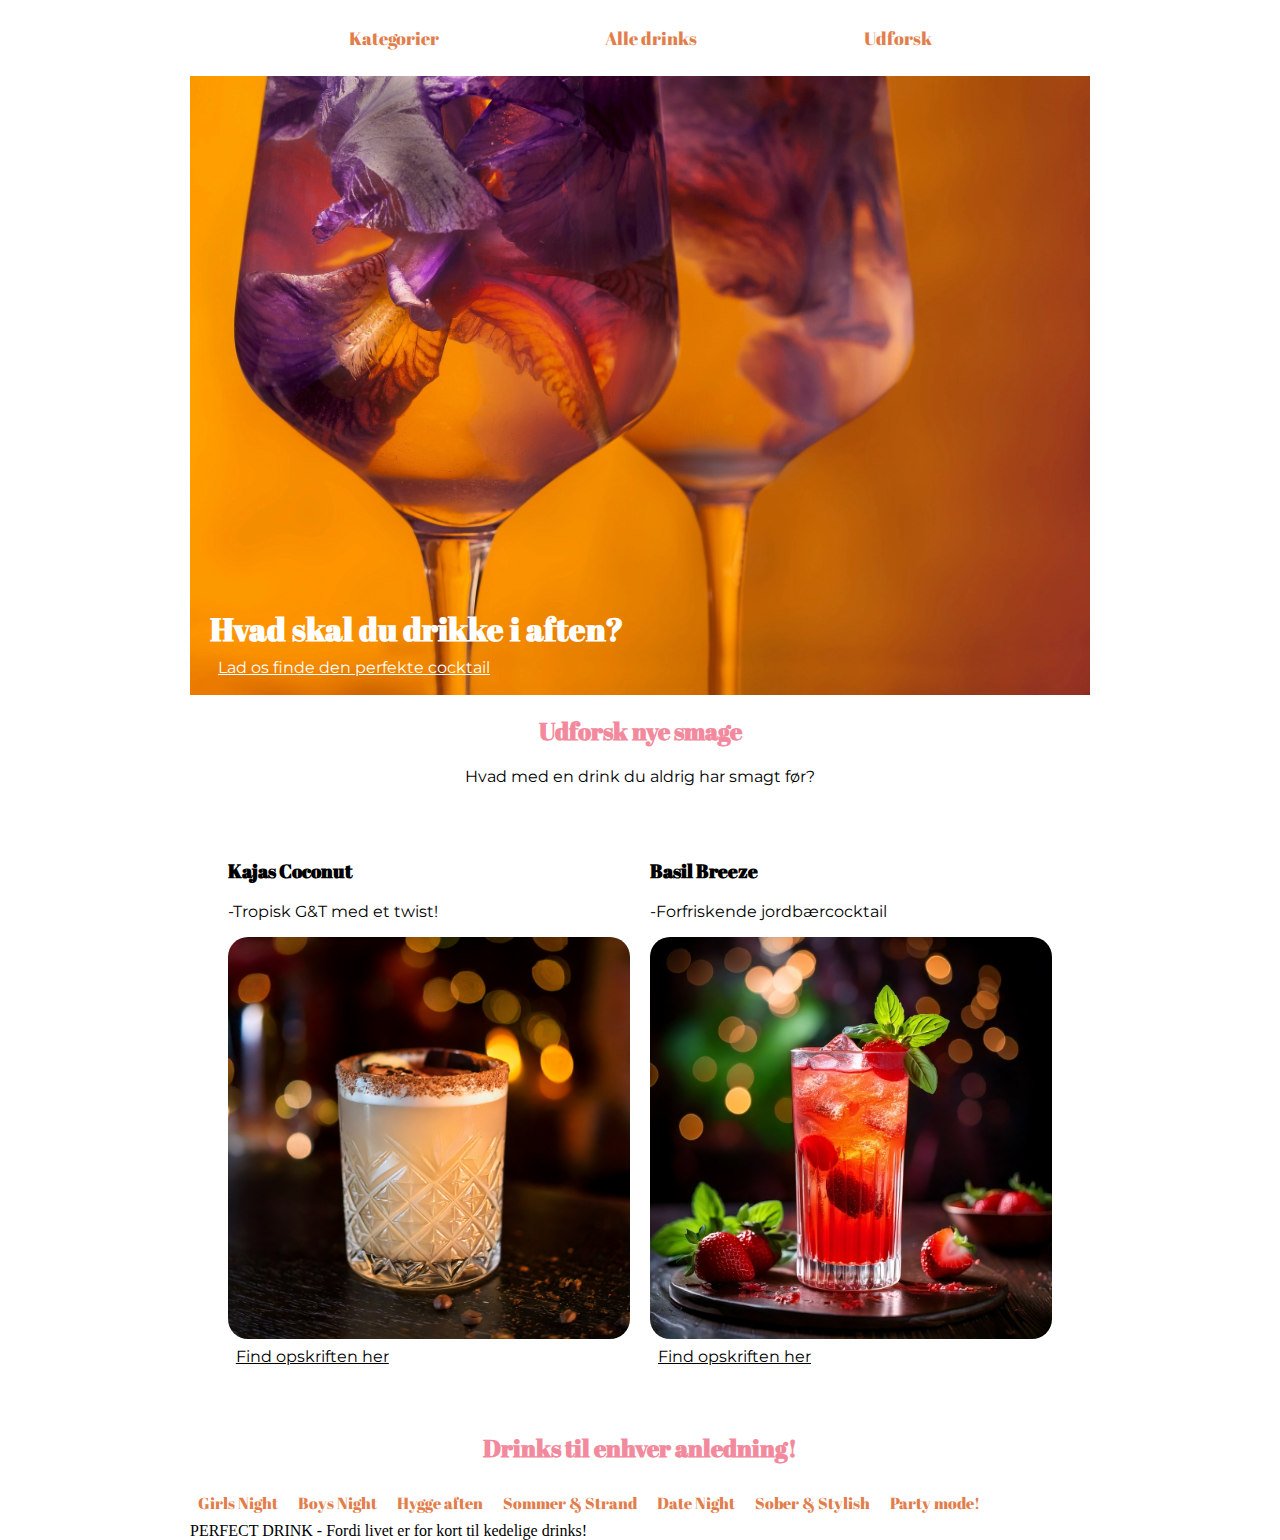
==== html/index.html @ f2792a37 "billeder border radius" ====
<!DOCTYPE html>
<html lang="da">
<head>
    <meta charset="UTF-8">
    <meta name="viewport" content="width=device-width, initial-scale=1.0">
    <title>Forside</title>
    <link rel="stylesheet" href="../css/cocktail.css">
    <link rel="stylesheet" href="../css/layout.css">
</head>
<body>
    <header>
        <nav>
            <ul class="menu">
                <a href="#anledning"> Kategorier </a>
                <a href=""> Alle drinks </a>
                <a href="udforsk.html"> Udforsk </a>
            </ul>
        </nav>
    </header>
    <main>
        <section>
            <img src="../images/blomst drink.webp" alt="blomst">
            <div class="text-container">
            <h1>Hvad skal du drikke i aften?</h1>
            <a class="quiz" href=""> Lad os finde den perfekte cocktail </a>
            </div>
        </section>
        
        <div class="smage">
        <h2>Udforsk nye smage</h2>
        <p>Hvad med en drink du aldrig har smagt før?</p>
        </div>

        <section class="grid_1-1">
            <div>
                <h3>Kajas Coconut</h3>
                <p> -Tropisk G&T med et twist!</p>
                <img class="drinks" src="../images/Kajas coconut.jpg" alt="coconut">
                <a class="opskrift" href="kajascoconut.html"> Find opskriften her </a>
            </div>
            <div>
                <h3>Basil Breeze</h3>
                <p> -Forfriskende jordbærcocktail</p>
                <img class="drinks" src="../images/basil breeze.jpg" alt="Basil">
                <a class="opskrift" href=""> Find opskriften her </a>
            </div>
        </section>
        <div>
            <h2 class="anledning" id="anledning">Drinks til enhver anledning!</h2>
        </div>
        <div class="button-container">
            <a href="girlsnight.html" class="button"> Girls Night </a>
            <a href="girlsnight.html" class="button"> Boys Night </a>
            <a href="girlsnight.html" class="button"> Hygge aften </a>
            <a href="girlsnight.html" class="button"> Sommer & Strand </a>
            <a href="girlsnight.html" class="button"> Date Night </a>
            <a href="girlsnight.html" class="button"> Sober & Stylish </a>
            <a href="girlsnight.html" class="button"> Party mode!</a>
        </div>
    </main>
    <footer>PERFECT DRINK - Fordi livet er for kort til kedelige drinks!</footer>
</body>
</html>
---- css/cocktail.css ----
body {
    max-width: 900px;
    margin-top: 0;
    margin-right: auto;
    margin-bottom: 0;
    margin-left: auto;
}

@font-face {
    font-family: Montserrat;
    src: url(../fonts/Montserrat/Montserrat-VariableFont_wght.ttf);
}
@font-face {
    font-family: Abril;
    src: url(../fonts/Abril_Fatface/AbrilFatface-Regular.ttf);
}
@font-face {
    font-family: Josefin;
    src: url(../fonts/Josefin_Sans/JosefinSans-VariableFont_wght.ttf);
} 

/* Menu */
.menu {
    display: flex;
    justify-content: space-evenly;padding: 1em;
    list-style: none;
    padding: 0;
    display: flex;
    border-radius: 0.5rem;
    font-size: large;
}

a {
    display: inline-block;
    color: rgb(226,126,75);
    text-decoration: none;
    padding: 0.5rem;
    font-family: Abril;
    justify-content: space-between;
    border-radius: 0.5rem;
}

a:hover {
    color: beige;
    background-color: rgb(226,126,75);
    box-shadow: 5px 5px 5px gray;
}

a:active {
    color: bisque;
    background-color: rgb(226,126,75);
    box-shadow: 5px 5px 5px gray;
}

/* Tekst */
h1 {
    font-family: Abril;
    color: white;
}
h2, h4 {
    font-family: Abril;
    color: rgb(242, 137, 156);
}
h3 {
    font-family: Abril;
    color: black;
}

p, li {
    font-family: montserrat;
}

/* Knapper/links */
.quiz {
    font-family: montserrat;
    text-decoration: underline;
    color: white;
    font-size: medium;
}
.quiz:hover {
    background-color: rgb(226,126,75);
    text-decoration: underline;
}
.smage, .anledning {
    text-align: center;
} 
.opskrift {
    font-family: montserrat;
    text-decoration: underline;
    color: black;
}

/* TEKST FORAN BILLEDE */
section {
    display: grid;
    position: relative;
}

img, h1, .quiz, .text-container {
    grid-column: 1 / 2;
    grid-row: 1 / 2;
}

img {
    max-width: 100%;
    height: auto;
    display: block;
    place-self: stretch;
    object-fit: cover;
    z-index: 1; /* Image stays behind */
}

.text-container {
    align-self: end; 
    justify-self: start; 
    padding: 10px 20px;
    color: white;
    z-index: 2; /* Ensure text is in front */
    padding-right: 5cm;
}

h1, .quiz {
    margin: 0;
}

h1 {
    font-size: xx-large;
}

/* billeder */
.drinks {
    border-radius: 20px;
}

/* Udforsk */
.boks {
    display: inline-block;
    background-color: rgba(244, 167, 125, 0.700);
    border-radius: 30px;
    margin-top: 1cm;
    padding-inline: 0.3cm;
}
.tropisk {
    font-style: italic;
    display: inline-block;
    background-color: rgb(226,126,75, 0.700);
    border-radius: 20px;
    padding: 0.5cm;
}
.link {
    font-family: montserrat;
    text-decoration: underline;
    color: black;
}
.guava {
    border-radius: 50px;
}
---- css/layout.css ----
/* Mobile first */
.grid_1-1 {
    display: grid;
    grid-template-columns: 1fr;
    gap: 20px;
    text-align: left;
}

img.col {
    max-width: 100%;
    height: auto;
    display: block;
    justify-self: center;
}

/* Desktop */
@media (min-width: 900px) {
    
    .grid_1-1 {
        display: grid;
        grid-template-columns: 1fr 1fr;
        align-self: center;
        padding: 1cm;
    }

    img.col {
        justify-self: end;
    }

}
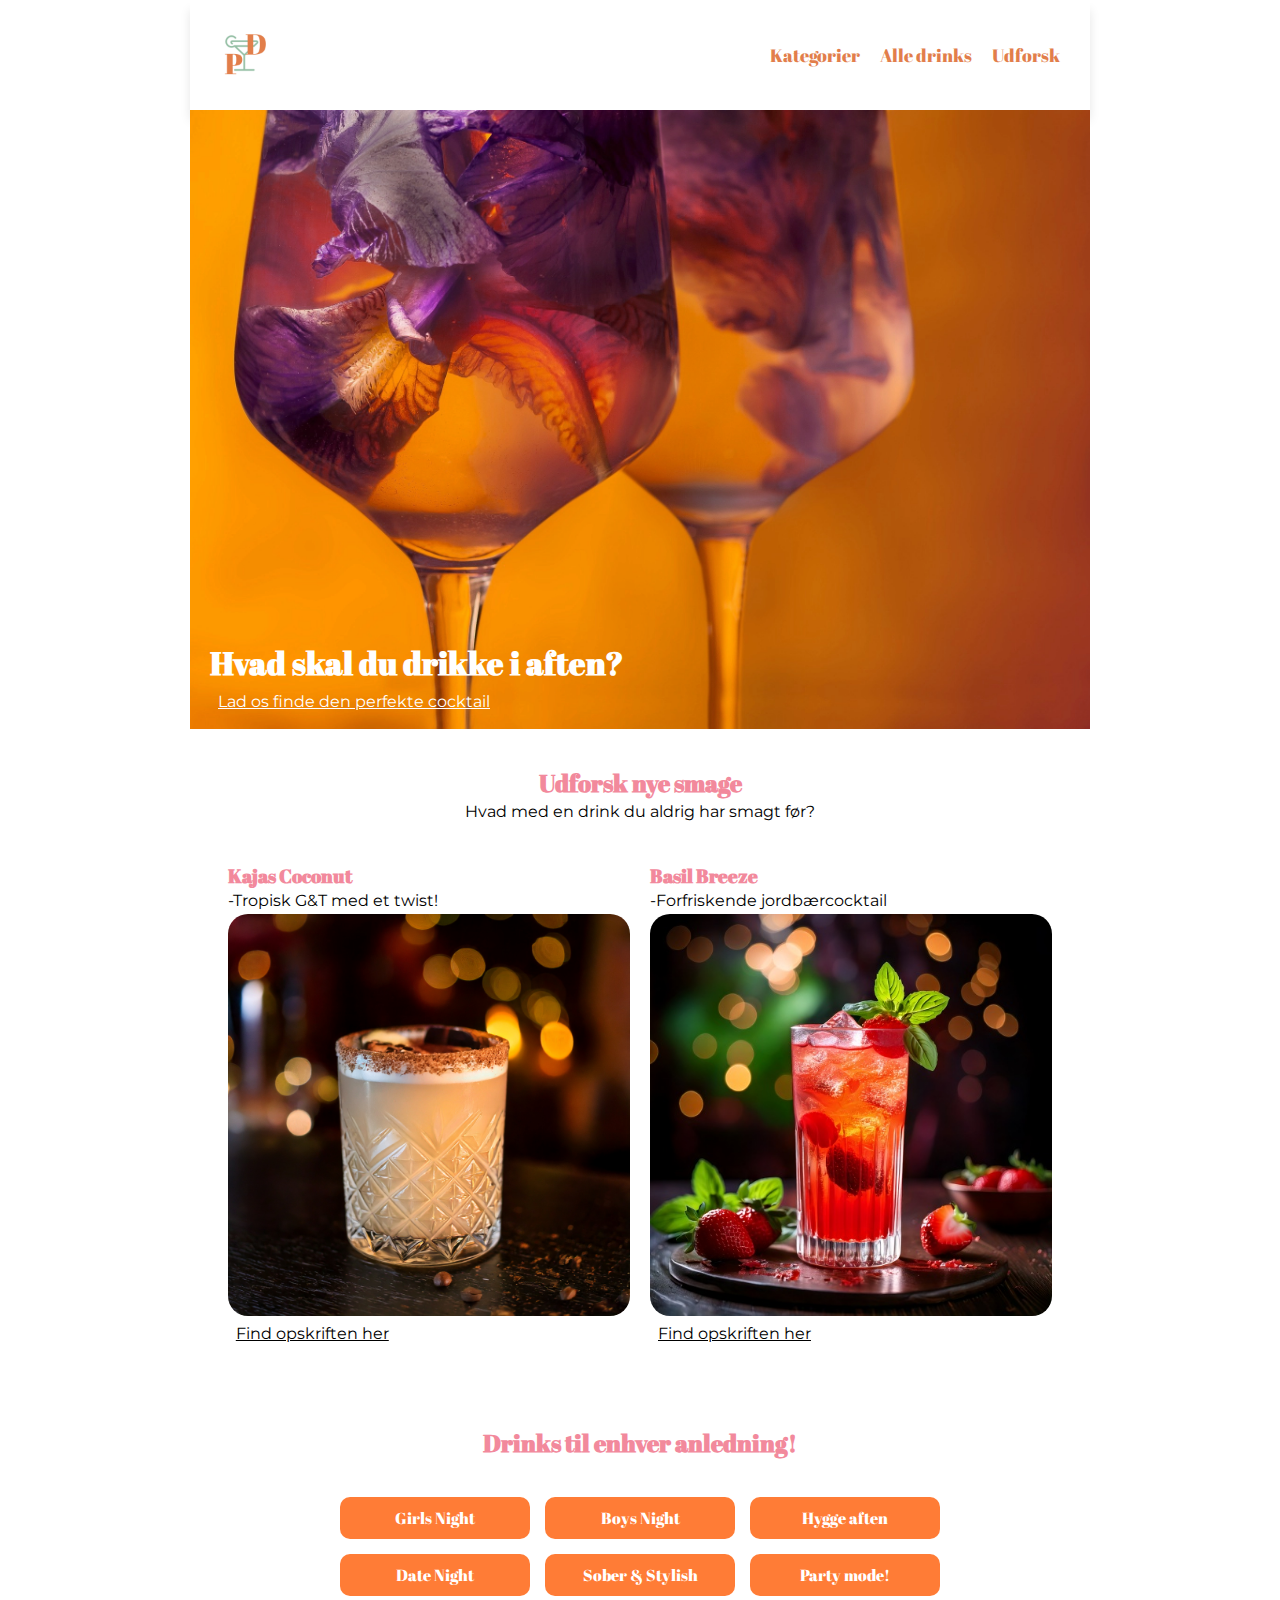
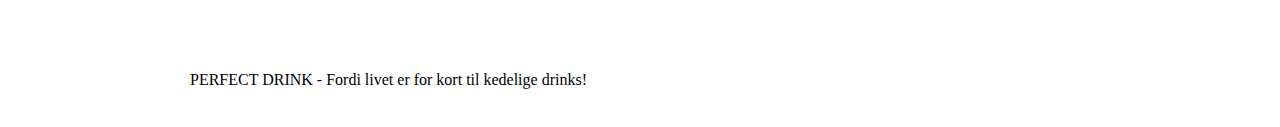
==== commit df056fad: "alt muligt" ====
--- a/html/index.html
+++ b/html/index.html
@@ -4,11 +4,19 @@
     <meta charset="UTF-8">
     <meta name="viewport" content="width=device-width, initial-scale=1.0">
     <title>Forside</title>
-    <link rel="stylesheet" href="../css/cocktail.css">
+    <link rel="stylesheet" href="../css/style.css ">
     <link rel="stylesheet" href="../css/layout.css">
+    <link rel="icon" type="image/png" href="../images/favicon-2/favicon-96x96.png" sizes="96x96" />
+    <link rel="icon" type="image/svg+xml" href="../images/favicon-2/favicon.svg" />
+    <link rel="shortcut icon" href="../images/favicon-2/favicon.ico" />
+    <link rel="apple-touch-icon" sizes="180x180" href="../images/favicon-2/apple-touch-icon.png" />
+    <link rel="manifest" href="../images/favicon-2/site.webmanifest" />
 </head>
 <body>
     <header>
+        <div class="logo">
+            <a href="index.html"> <img src="../images/Logo.png" alt="logo"></a>
+        </div>
         <nav>
             <ul class="menu">
                 <a href="#anledning"> Kategorier </a>
@@ -48,15 +56,14 @@
         <div>
             <h2 class="anledning" id="anledning">Drinks til enhver anledning!</h2>
         </div>
-        <div class="button-container">
-            <a href="girlsnight.html" class="button"> Girls Night </a>
-            <a href="girlsnight.html" class="button"> Boys Night </a>
-            <a href="girlsnight.html" class="button"> Hygge aften </a>
-            <a href="girlsnight.html" class="button"> Sommer & Strand </a>
-            <a href="girlsnight.html" class="button"> Date Night </a>
-            <a href="girlsnight.html" class="button"> Sober & Stylish </a>
-            <a href="girlsnight.html" class="button"> Party mode!</a>
-        </div>
+        <section class="button-grid">
+            <a href="girlsnight.html" class="btn"> Girls Night </a>
+            <a href="girlsnight.html" class="btn"> Boys Night </a>
+            <a href="girlsnight.html" class="btn"> Hygge aften </a>
+            <a href="girlsnight.html" class="btn"> Date Night </a>
+            <a href="girlsnight.html" class="btn"> Sober & Stylish </a>
+            <a href="girlsnight.html" class="btn"> Party mode!</a>
+        </section>
     </main>
     <footer>PERFECT DRINK - Fordi livet er for kort til kedelige drinks!</footer>
 </body>
--- a/css/style.css
+++ b/css/style.css
@@ -0,0 +1,340 @@
+body {
+    max-width: 900px;
+    margin-top: 0;
+    margin-right: auto;
+    margin-bottom: 0;
+    margin-left: auto;
+}
+
+@font-face {
+    font-family: Montserrat;
+    src: url(../fonts/Montserrat/Montserrat-VariableFont_wght.ttf);
+}
+@font-face {
+    font-family: Abril;
+    src: url(../fonts/Abril_Fatface/AbrilFatface-Regular.ttf);
+}
+@font-face {
+    font-family: Josefin;
+    src: url(../fonts/Josefin_Sans/JosefinSans-VariableFont_wght.ttf);
+} 
+
+/* Menu */
+.menu {
+    display: flex;
+    justify-content: space-evenly;padding: 1em;
+    list-style: none;
+    padding: 0;
+    display: flex;
+    border-radius: 0.5rem;
+    font-size: large;
+}
+
+a {
+    display: inline-block;
+    color: rgb(226,126,75);
+    text-decoration: none;
+    padding: 0.5rem;
+    font-family: Abril;
+    justify-content: space-between;
+    border-radius: 0.5rem;
+}
+
+a:hover {
+    color: beige;
+    background-color: rgb(226,126,75);
+    box-shadow: 5px 5px 5px gray;
+}
+
+a:active {
+    color: bisque;
+    background-color: rgb(226,126,75);
+    box-shadow: 5px 5px 5px gray;
+}
+
+/* Tekst */
+h1 {
+    font-family: Abril;
+    color: white;
+}
+h2, h4, h3 {
+    font-family: Abril;
+    color: rgb(242, 137, 156);
+}
+.bruger {
+    font-family: Abril;
+    color: black;
+}
+
+p, li {
+    font-family: montserrat;
+    line-height: 0.7cm;
+}
+
+/* Knapper/links */
+.quiz {
+    font-family: montserrat;
+    text-decoration: underline;
+    color: white;
+    font-size: medium;
+}
+.quiz:hover {
+    color: white;
+    background-color: transparent;
+    text-decoration: underline;
+    box-shadow: none;
+    text-shadow: 5px 5px 5px black;
+    font-style: oblique;
+}
+.smage, .anledning {
+    text-align: center;
+    padding-top: 1cm;
+} 
+.opskrift {
+    font-family: montserrat;
+    text-decoration: underline;
+    color: black;
+}
+.opskrift:hover {
+    color: black;
+    background-color: transparent;
+    box-shadow: none;
+    text-shadow: 5px 5px 5px rgb(226,126,75);
+    font-style: oblique;
+}
+
+/* TEKST FORAN BILLEDE */
+section {
+    display: grid;
+    position: relative;
+}
+
+img, h1, .quiz, .text-container {
+    grid-column: 1 / 2;
+    grid-row: 1 / 2;
+}
+
+img {
+    max-width: 100%;
+    height: auto;
+    display: block;
+    place-self: stretch;
+    object-fit: cover;
+    z-index: 1; /* Image stays behind */
+}
+
+.text-container {
+    align-self: end; 
+    justify-self: start; 
+    padding: 10px 20px;
+    color: white;
+    z-index: 2; /* Ensure text is in front */
+    padding-right: 5cm;
+}
+
+h1, .quiz {
+    margin: 0;
+}
+
+h1 {
+    font-size: xx-large;
+}
+
+/* knapper */
+.button-grid {
+    display: grid;
+    grid-template-columns: repeat(3, 1fr); 
+    gap: 15px;
+    justify-content: center; 
+    max-width: 600px;
+    margin: auto;
+    padding-top: 1cm;
+    padding-bottom: 1cm;
+}
+
+/* Styling af knapper */
+.btn {
+    display: block;
+    padding: 10px 15px;
+    background-color: #FF7C36;
+    color: white;
+    text-align: center;
+    text-decoration: none;
+    border-radius: 10px;
+}
+
+/* Hover-effekt */
+.btn:hover {
+    background-color: #FF7C36;
+    box-shadow: 5px 5px 5px grey;
+    font-style: oblique;
+}
+
+/* 📱 Mobil: 2 knapper pr. række */
+@media (max-width: 600px) {
+    .button-grid {
+        grid-template-columns: repeat(2, 1fr);
+    }
+}
+
+/* billeder */
+.drinks {
+    border-radius: 20px;
+}
+
+/* Udforsk */
+.boks {
+    display: inline-block;
+    background-color: rgba(244, 167, 125, 0.700);
+    border-radius: 30px;
+    margin: 1cm;
+    padding-inline: 0.3cm;
+}
+.tropisk {
+    font-style: italic;
+    display: inline-block;
+    background-color: rgb(226,126,75, 0.700);
+    border-radius: 20px;
+    padding: 0.5cm;
+}
+.link {
+    font-family: montserrat;
+    text-decoration: underline;
+    color: black;
+}
+.guava {
+    border-radius: 50px;
+    border: 5px solid white;
+}
+.col {
+    padding-left: 1cm;
+}
+/* Kajas coconut */
+.tekst2 {
+    padding-left: 2cm;
+    padding-bottom: 2cm;
+}
+.ingredienser {
+    padding-left: 1cm;
+}
+
+/* MENU */
+* {
+    margin: 0;
+    padding: 0;
+    box-sizing: border-box;
+  }
+  
+  header {
+    position:static;
+    top: 0;
+    display: flex;
+    justify-content: space-between;
+    align-items: center;
+    padding: 20px;
+    background-color: #ffffff;
+    box-shadow: 0 10px 10px rgba(0, 0, 0, 0.1);
+  }
+  
+  .logo img {
+    width: 50px;
+    height: 50px;
+  }
+  
+  nav {
+    display: flex;
+    align-items: center;
+  }
+  
+  .menu {
+    display: flex;
+    list-style: none;
+    margin: 0;
+    padding: 0;
+  }
+  
+  .menu li {
+    margin-right: 20px;
+  }
+  
+  .menu li:last-child {
+    margin-right: 0;
+  }
+  
+  .menu a {
+    display: block;
+    padding: 10px;
+    color: rgb(226,126,75);
+    text-decoration: none;
+    transition: color 0.3s;
+    text-align: end;
+  }
+  
+  .menu a:hover {
+    color: white;
+  }
+  
+  .burger {
+    width: 30px;
+    height: 20px;
+    cursor: pointer;
+  }
+  
+  .burger .line {
+    width: 100%;
+    height: 2px;
+    background-color: #333333;
+    margin-bottom: 5px;
+    transition: 0.2s linear;
+  }
+  .burger {
+    display: none;
+  }
+  @media screen and (max-width: 800px) {
+    .menu {
+      display: none;
+    }
+    .burger {
+      display: block;
+    }
+    .burger.active .line:nth-child(1) {
+      transform: rotate(45deg) translate(5px, 5px);
+      transition: 0.2s linear;
+    }
+  
+    .burger.active .line:nth-child(2) {
+      opacity: 0;
+      transition: 0.15s linear;
+    }
+  
+    .burger.active .line:nth-child(3) {
+      transform: rotate(-45deg) translate(5px, -5px);
+      transition: 0.2s linear;
+    }
+  
+    nav.active .menu {
+      display: block;
+      background-color: #ffffff;
+      position: absolute;
+      top: 94px;
+      left: 0;
+      width: 100%;
+      box-shadow: 0 10px 10px rgba(0, 0, 0, 0.1);
+      z-index: 1;
+    }
+  
+    nav.active .menu li {
+      margin: 10px 20px;
+    }
+  
+    nav.active .menu a {
+      font-size: 24px;
+    }
+  }
+  
+/* Footer */
+footer {
+    margin: auto;
+    padding-bottom: 1cm;
+    padding-top: 1cm;
+}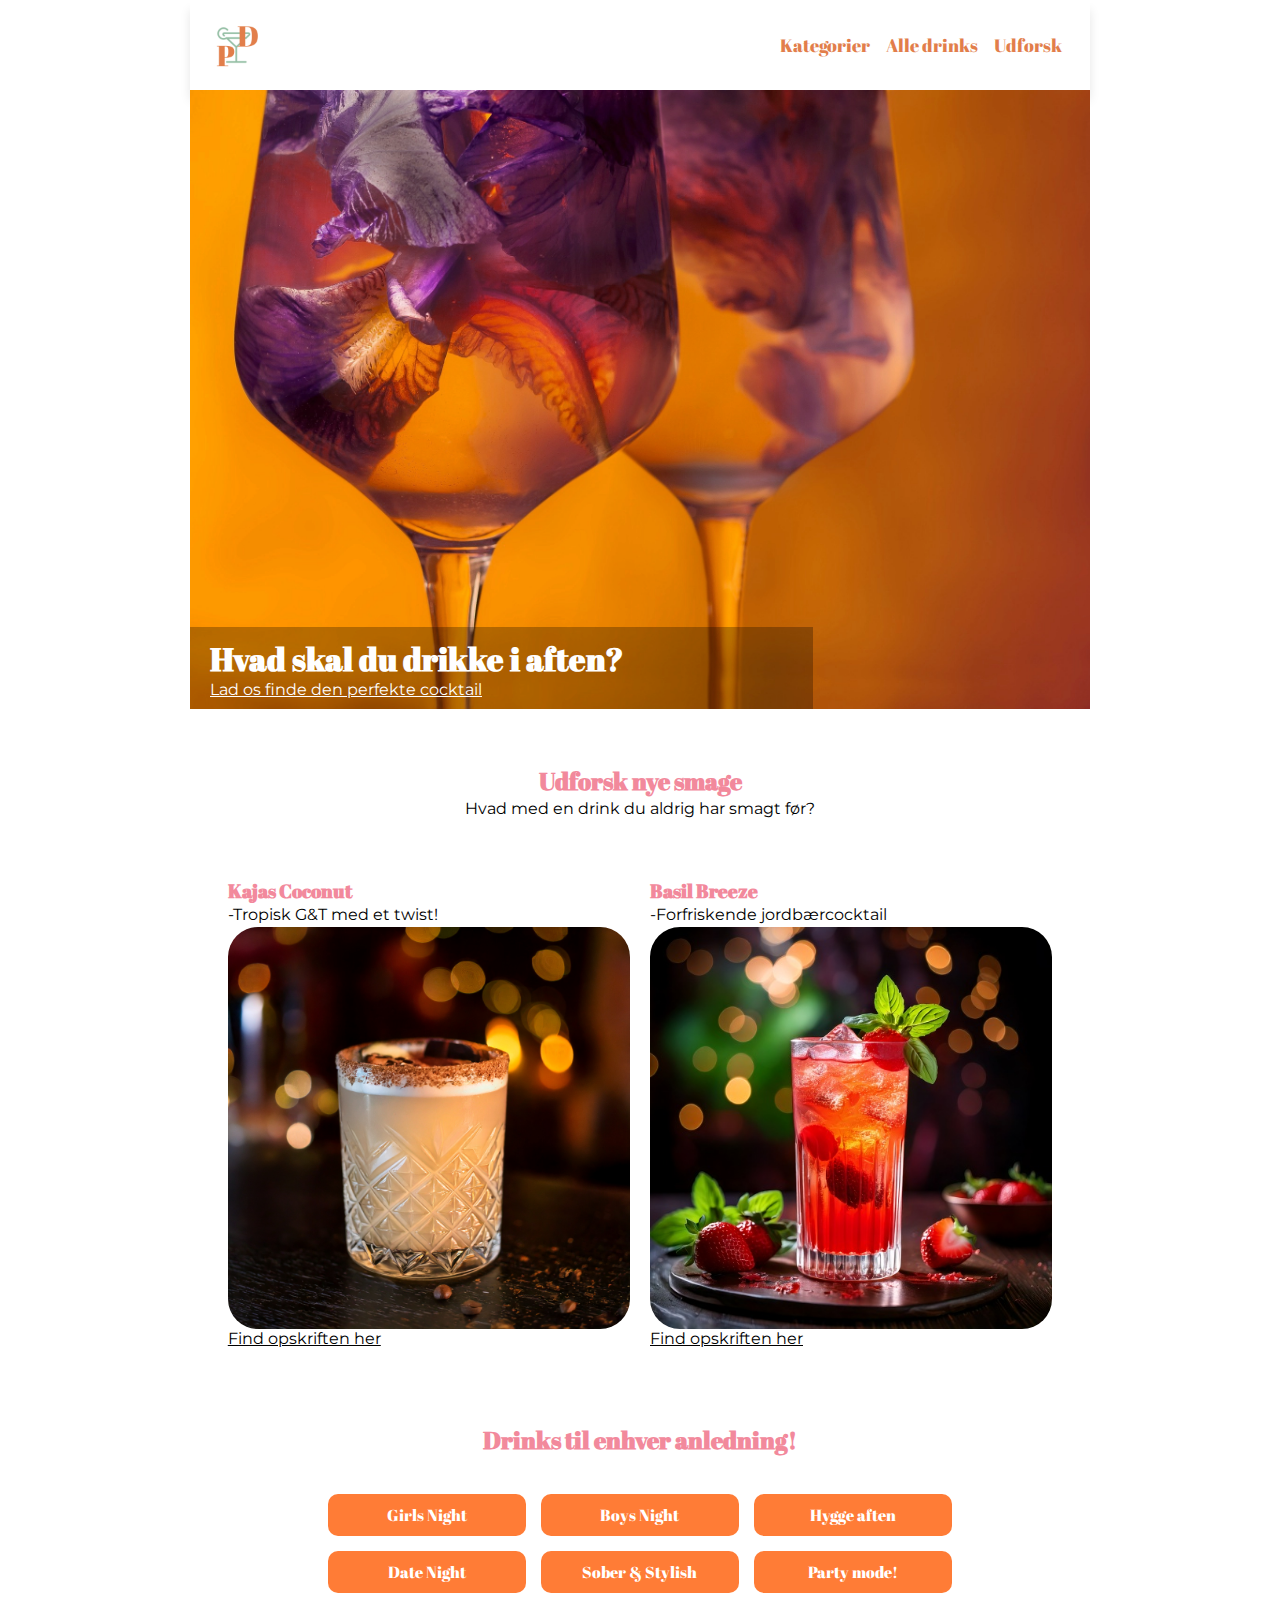
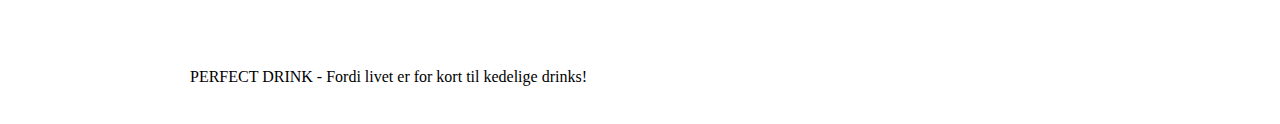
==== commit 1121d4d8: "css cleanup" ====
--- a/html/index.html
+++ b/html/index.html
@@ -30,7 +30,7 @@
             <img src="../images/blomst drink.webp" alt="blomst">
             <div class="text-container">
             <h1>Hvad skal du drikke i aften?</h1>
-            <a class="quiz" href=""> Lad os finde den perfekte cocktail </a>
+            <a class="quiz" href="quiz.html"> Lad os finde den perfekte cocktail </a>
             </div>
         </section>
         
@@ -50,7 +50,7 @@
                 <h3>Basil Breeze</h3>
                 <p> -Forfriskende jordbærcocktail</p>
                 <img class="drinks" src="../images/basil breeze.jpg" alt="Basil">
-                <a class="opskrift" href=""> Find opskriften her </a>
+                <a class="opskrift" href="basilbreeze.html"> Find opskriften her </a>
             </div>
         </section>
         <div>
--- a/css/style.css
+++ b/css/style.css
@@ -5,7 +5,7 @@
     margin-bottom: 0;
     margin-left: auto;
 }
-
+/* Fonts */
 @font-face {
     font-family: Montserrat;
     src: url(../fonts/Montserrat/Montserrat-VariableFont_wght.ttf);
@@ -30,7 +30,7 @@
     font-size: large;
 }
 
-a {
+.menu a {
     display: inline-block;
     color: rgb(226,126,75);
     text-decoration: none;
@@ -40,35 +40,28 @@
     border-radius: 0.5rem;
 }
 
-a:hover {
+a:hover, a:active {
     color: beige;
     background-color: rgb(226,126,75);
     box-shadow: 5px 5px 5px gray;
 }
 
-a:active {
-    color: bisque;
-    background-color: rgb(226,126,75);
-    box-shadow: 5px 5px 5px gray;
-}
-
 /* Tekst */
+h1, h2, h3, h4 {
+    font-family: abril;
+}
 h1 {
-    font-family: Abril;
-    color: white;
-}
-h2, h4, h3 {
-    font-family: Abril;
+    color: white;
+    font-size: xx-large;
+    margin: 0;
+}
+h2, h3, h4 {
     color: rgb(242, 137, 156);
-}
-.bruger {
-    font-family: Abril;
-    color: black;
-}
-
+    padding-top: 0.5cm;
+}
 p, li {
     font-family: montserrat;
-    line-height: 0.7cm;
+    line-height: 1.5;
 }
 
 /* Knapper/links */
@@ -100,6 +93,21 @@
     background-color: transparent;
     box-shadow: none;
     text-shadow: 5px 5px 5px rgb(226,126,75);
+    font-style: oblique;
+}
+.btn {
+    font-family: abril;
+    display: block;
+    padding: 10px 15px;
+    background-color: #FF7C36;
+    color: white;
+    text-align: center;
+    text-decoration: none;
+    border-radius: 10px;
+}
+.btn:hover {
+    background-color: #FF7C36;
+    box-shadow: 5px 5px 5px grey;
     font-style: oblique;
 }
 
@@ -130,56 +138,12 @@
     color: white;
     z-index: 2; /* Ensure text is in front */
     padding-right: 5cm;
-}
-
-h1, .quiz {
-    margin: 0;
-}
-
-h1 {
-    font-size: xx-large;
-}
-
-/* knapper */
-.button-grid {
-    display: grid;
-    grid-template-columns: repeat(3, 1fr); 
-    gap: 15px;
-    justify-content: center; 
-    max-width: 600px;
-    margin: auto;
-    padding-top: 1cm;
-    padding-bottom: 1cm;
-}
-
-/* Styling af knapper */
-.btn {
-    display: block;
-    padding: 10px 15px;
-    background-color: #FF7C36;
-    color: white;
-    text-align: center;
-    text-decoration: none;
-    border-radius: 10px;
-}
-
-/* Hover-effekt */
-.btn:hover {
-    background-color: #FF7C36;
-    box-shadow: 5px 5px 5px grey;
-    font-style: oblique;
-}
-
-/* 📱 Mobil: 2 knapper pr. række */
-@media (max-width: 600px) {
-    .button-grid {
-        grid-template-columns: repeat(2, 1fr);
-    }
+    background-color: rgba(0, 0, 0, 0.275);
 }
 
 /* billeder */
 .drinks {
-    border-radius: 20px;
+    border-radius: 30px;
 }
 
 /* Udforsk */
@@ -190,6 +154,10 @@
     margin: 1cm;
     padding-inline: 0.3cm;
 }
+.bruger {
+    font-family: Abril;
+    color: black;
+}
 .tropisk {
     font-style: italic;
     display: inline-block;
@@ -209,13 +177,17 @@
 .col {
     padding-left: 1cm;
 }
-/* Kajas coconut */
+/* Kajas coconut, basil breeze */
 .tekst2 {
     padding-left: 2cm;
     padding-bottom: 2cm;
+    line-height: 2;
 }
 .ingredienser {
     padding-left: 1cm;
+}
+.ingredienser li {
+    line-height: 2.5;
 }
 
 /* MENU */
@@ -227,7 +199,6 @@
   
   header {
     position:static;
-    top: 0;
     display: flex;
     justify-content: space-between;
     align-items: center;
@@ -239,39 +210,6 @@
   .logo img {
     width: 50px;
     height: 50px;
-  }
-  
-  nav {
-    display: flex;
-    align-items: center;
-  }
-  
-  .menu {
-    display: flex;
-    list-style: none;
-    margin: 0;
-    padding: 0;
-  }
-  
-  .menu li {
-    margin-right: 20px;
-  }
-  
-  .menu li:last-child {
-    margin-right: 0;
-  }
-  
-  .menu a {
-    display: block;
-    padding: 10px;
-    color: rgb(226,126,75);
-    text-decoration: none;
-    transition: color 0.3s;
-    text-align: end;
-  }
-  
-  .menu a:hover {
-    color: white;
   }
   
   .burger {
@@ -301,17 +239,14 @@
       transform: rotate(45deg) translate(5px, 5px);
       transition: 0.2s linear;
     }
-  
     .burger.active .line:nth-child(2) {
       opacity: 0;
       transition: 0.15s linear;
     }
-  
     .burger.active .line:nth-child(3) {
       transform: rotate(-45deg) translate(5px, -5px);
       transition: 0.2s linear;
     }
-  
     nav.active .menu {
       display: block;
       background-color: #ffffff;
@@ -322,19 +257,47 @@
       box-shadow: 0 10px 10px rgba(0, 0, 0, 0.1);
       z-index: 1;
     }
-  
     nav.active .menu li {
       margin: 10px 20px;
     }
-  
     nav.active .menu a {
       font-size: 24px;
     }
   }
-  
+
+/* Quiz */
+.spørgsmål {
+    font-weight: bold; 
+    margin-top: 20px; 
+}
+
+ol[type="A"] {
+    margin-top: 5px;
+    padding-left: 30px; 
+}
+
+ol[type="A"] li {
+    margin-bottom: 5px;
+}
+.results p {
+    margin-bottom: 20px;
+    line-height: 1.5;
+}
+
+.results strong {
+    display: block;
+    margin-bottom: 5px;
+}
+
+.results a {
+    display: block;
+    margin-top: 5px;
+    color: rgb(242, 137, 156);
+    text-decoration: underline;
+}
+
 /* Footer */
 footer {
     margin: auto;
-    padding-bottom: 1cm;
-    padding-top: 1cm;
-}+    padding: 1cm 0;
+}
--- a/css/layout.css
+++ b/css/layout.css
@@ -4,6 +4,7 @@
     grid-template-columns: 1fr;
     gap: 20px;
     text-align: left;
+    padding: 1cm;
 }
 
 img.col {
@@ -12,6 +13,16 @@
     display: block;
     justify-self: center;
 }
+
+.button-grid {
+    grid-template-columns: repeat(2, 1fr);
+    gap: 15px;
+    justify-content: center; 
+    max-width: 700px;
+    margin: auto;
+    padding: 1cm;
+}
+
 
 /* Desktop */
 @media (min-width: 900px) {
@@ -27,4 +38,15 @@
         justify-self: end;
     }
 
+    .button-grid {
+        display: grid;
+        grid-template-columns: repeat(3, 1fr); 
+        gap: 15px;
+        justify-content: center; 
+        max-width: 700px;
+        margin: auto;
+        padding-top: 1cm;
+        padding-bottom: 1cm;
+    }
+
 }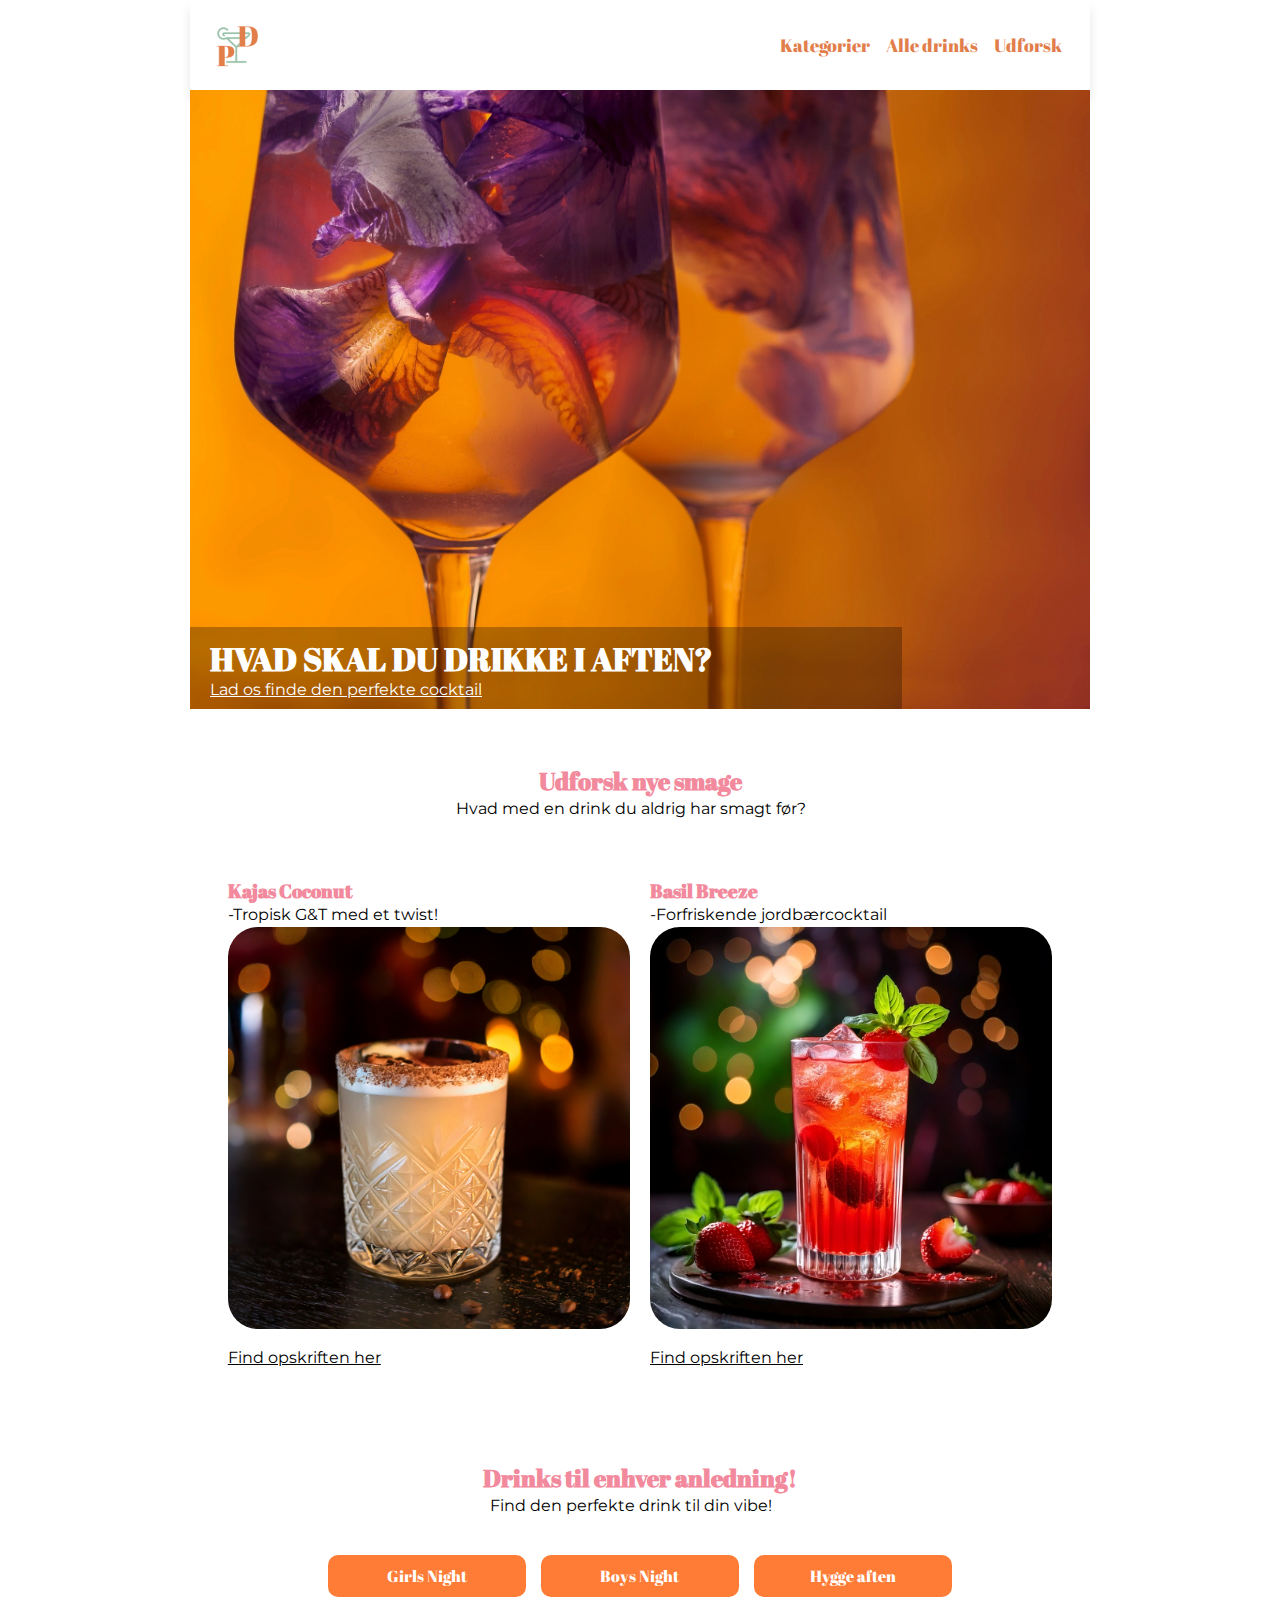
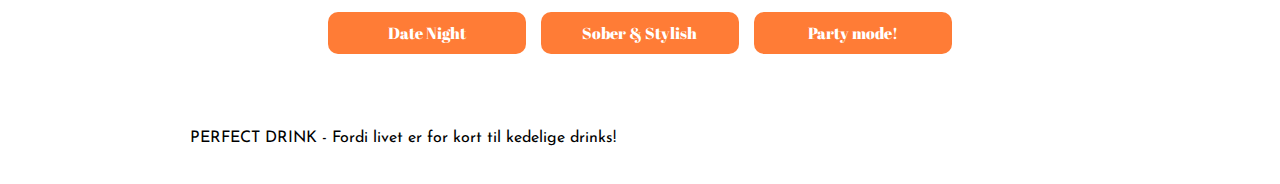
==== commit 69face4c: "done" ====
--- a/html/index.html
+++ b/html/index.html
@@ -53,8 +53,9 @@
                 <a class="opskrift" href="basilbreeze.html"> Find opskriften her </a>
             </div>
         </section>
-        <div>
-            <h2 class="anledning" id="anledning">Drinks til enhver anledning!</h2>
+        <div class="smage">
+            <h2 id="anledning">Drinks til enhver anledning!</h2>
+            <p>Find den perfekte drink til din vibe!</p>
         </div>
         <section class="button-grid">
             <a href="girlsnight.html" class="btn"> Girls Night </a>
--- a/css/style.css
+++ b/css/style.css
@@ -54,6 +54,7 @@
     color: white;
     font-size: xx-large;
     margin: 0;
+    text-transform: uppercase;
 }
 h2, h3, h4 {
     color: rgb(242, 137, 156);
@@ -62,6 +63,7 @@
 p, li {
     font-family: montserrat;
     line-height: 1.5;
+    padding-right: 0.5cm;
 }
 
 /* Knapper/links */
@@ -79,7 +81,7 @@
     text-shadow: 5px 5px 5px black;
     font-style: oblique;
 }
-.smage, .anledning {
+.smage {
     text-align: center;
     padding-top: 1cm;
 } 
@@ -87,6 +89,8 @@
     font-family: montserrat;
     text-decoration: underline;
     color: black;
+    display: block;
+    padding-top: 0.5cm;
 }
 .opskrift:hover {
     color: black;
@@ -228,10 +232,10 @@
   .burger {
     display: none;
   }
-  @media screen and (max-width: 800px) {
-    .menu {
+@media screen and (max-width: 800px) {
+    /* .menu {
       display: none;
-    }
+    } */
     .burger {
       display: block;
     }
@@ -263,7 +267,8 @@
     nav.active .menu a {
       font-size: 24px;
     }
-  }
+    
+}
 
 /* Quiz */
 .spørgsmål {
@@ -282,6 +287,7 @@
 .results p {
     margin-bottom: 20px;
     line-height: 1.5;
+    padding-left: 1cm;
 }
 
 .results strong {
@@ -300,4 +306,5 @@
 footer {
     margin: auto;
     padding: 1cm 0;
-}
+    font-family: josefin;
+}
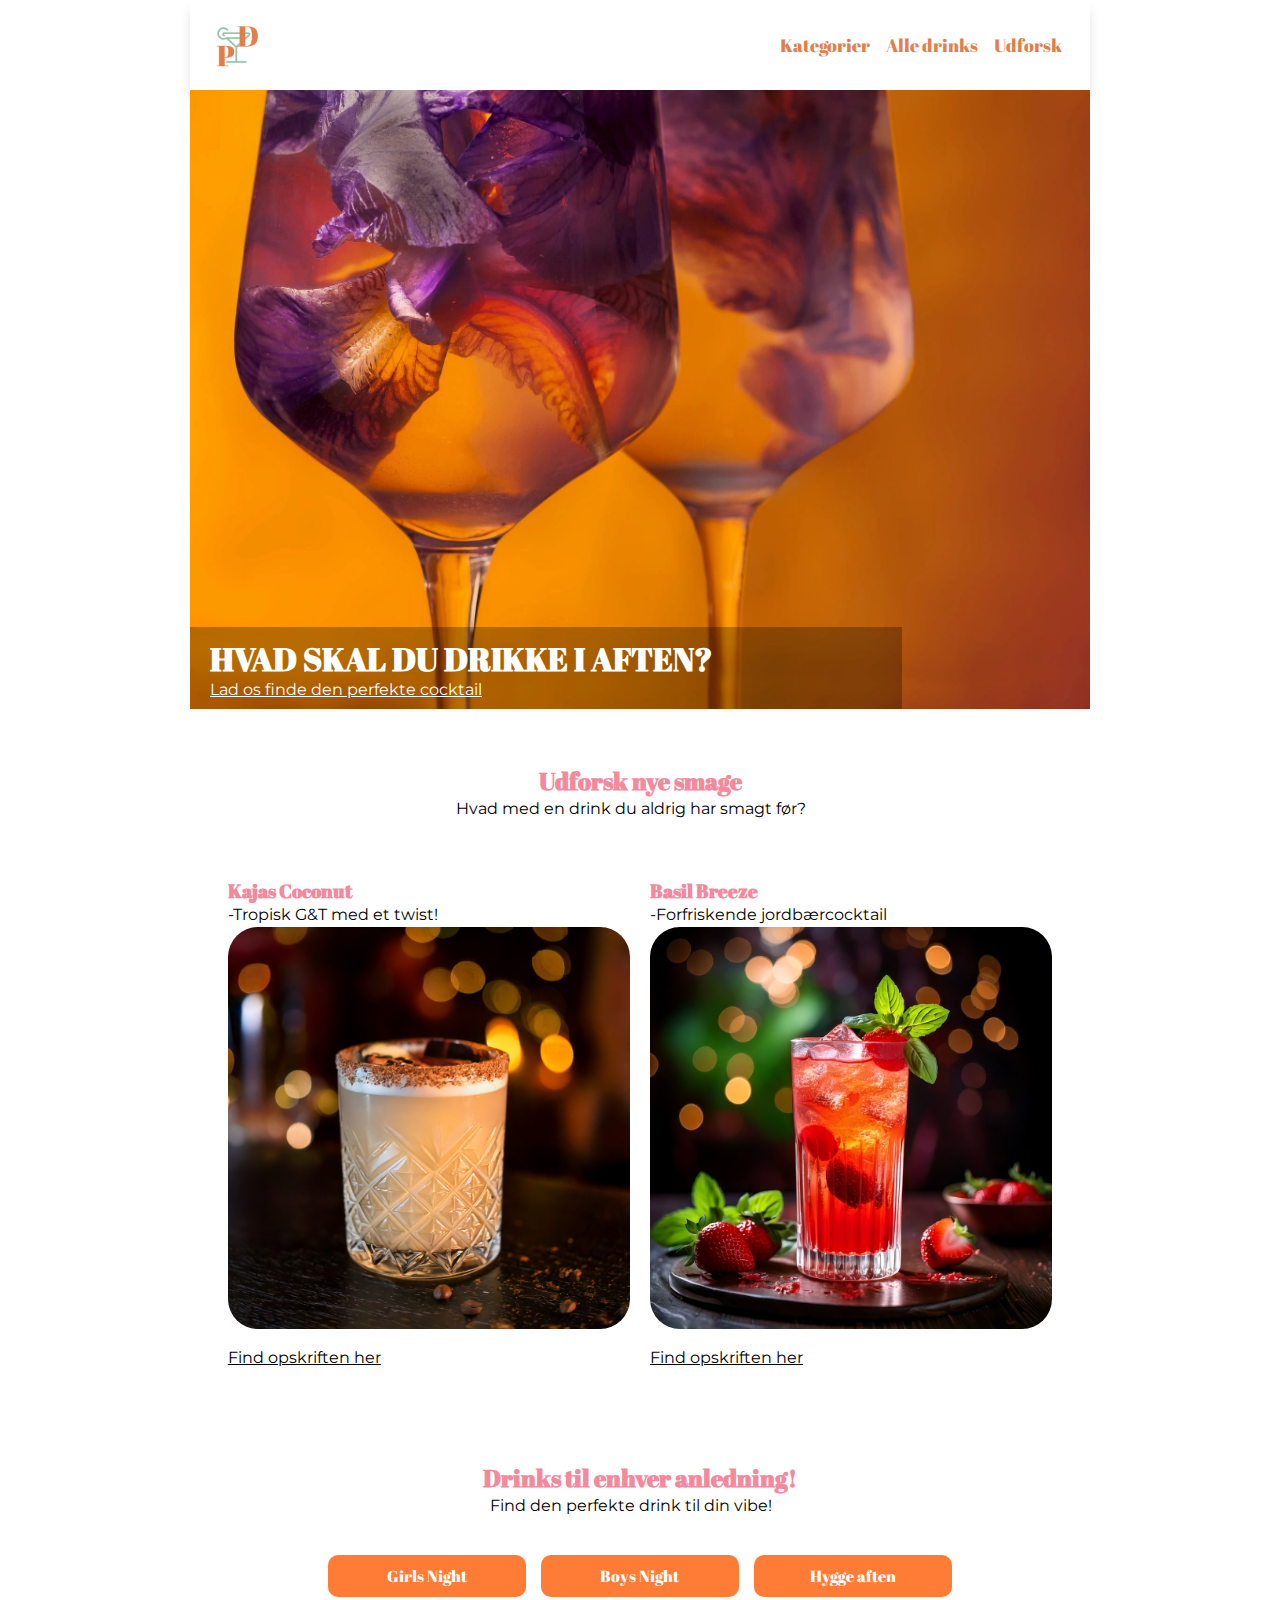
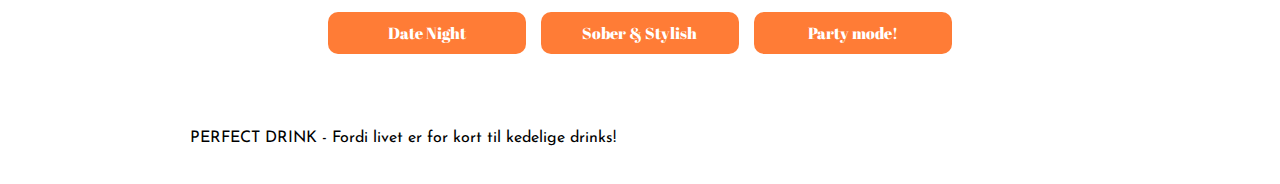
==== commit fc1ff154: "ændringer til lighthouse" ====
--- a/html/index.html
+++ b/html/index.html
@@ -27,7 +27,7 @@
     </header>
     <main>
         <section>
-            <img src="../images/blomst drink.webp" alt="blomst">
+            <img src="../images/blomstdrinkreal.jpg" alt="blomst">
             <div class="text-container">
             <h1>Hvad skal du drikke i aften?</h1>
             <a class="quiz" href="quiz.html"> Lad os finde den perfekte cocktail </a>
--- a/css/style.css
+++ b/css/style.css
@@ -132,7 +132,7 @@
     display: block;
     place-self: stretch;
     object-fit: cover;
-    z-index: 1; /* Image stays behind */
+    z-index: 1; 
 }
 
 .text-container {
@@ -140,7 +140,7 @@
     justify-self: start; 
     padding: 10px 20px;
     color: white;
-    z-index: 2; /* Ensure text is in front */
+    z-index: 2; 
     padding-right: 5cm;
     background-color: rgba(0, 0, 0, 0.275);
 }
--- a/css/layout.css
+++ b/css/layout.css
@@ -22,6 +22,8 @@
     margin: auto;
     padding: 1cm;
 }
+
+
 
 
 /* Desktop */
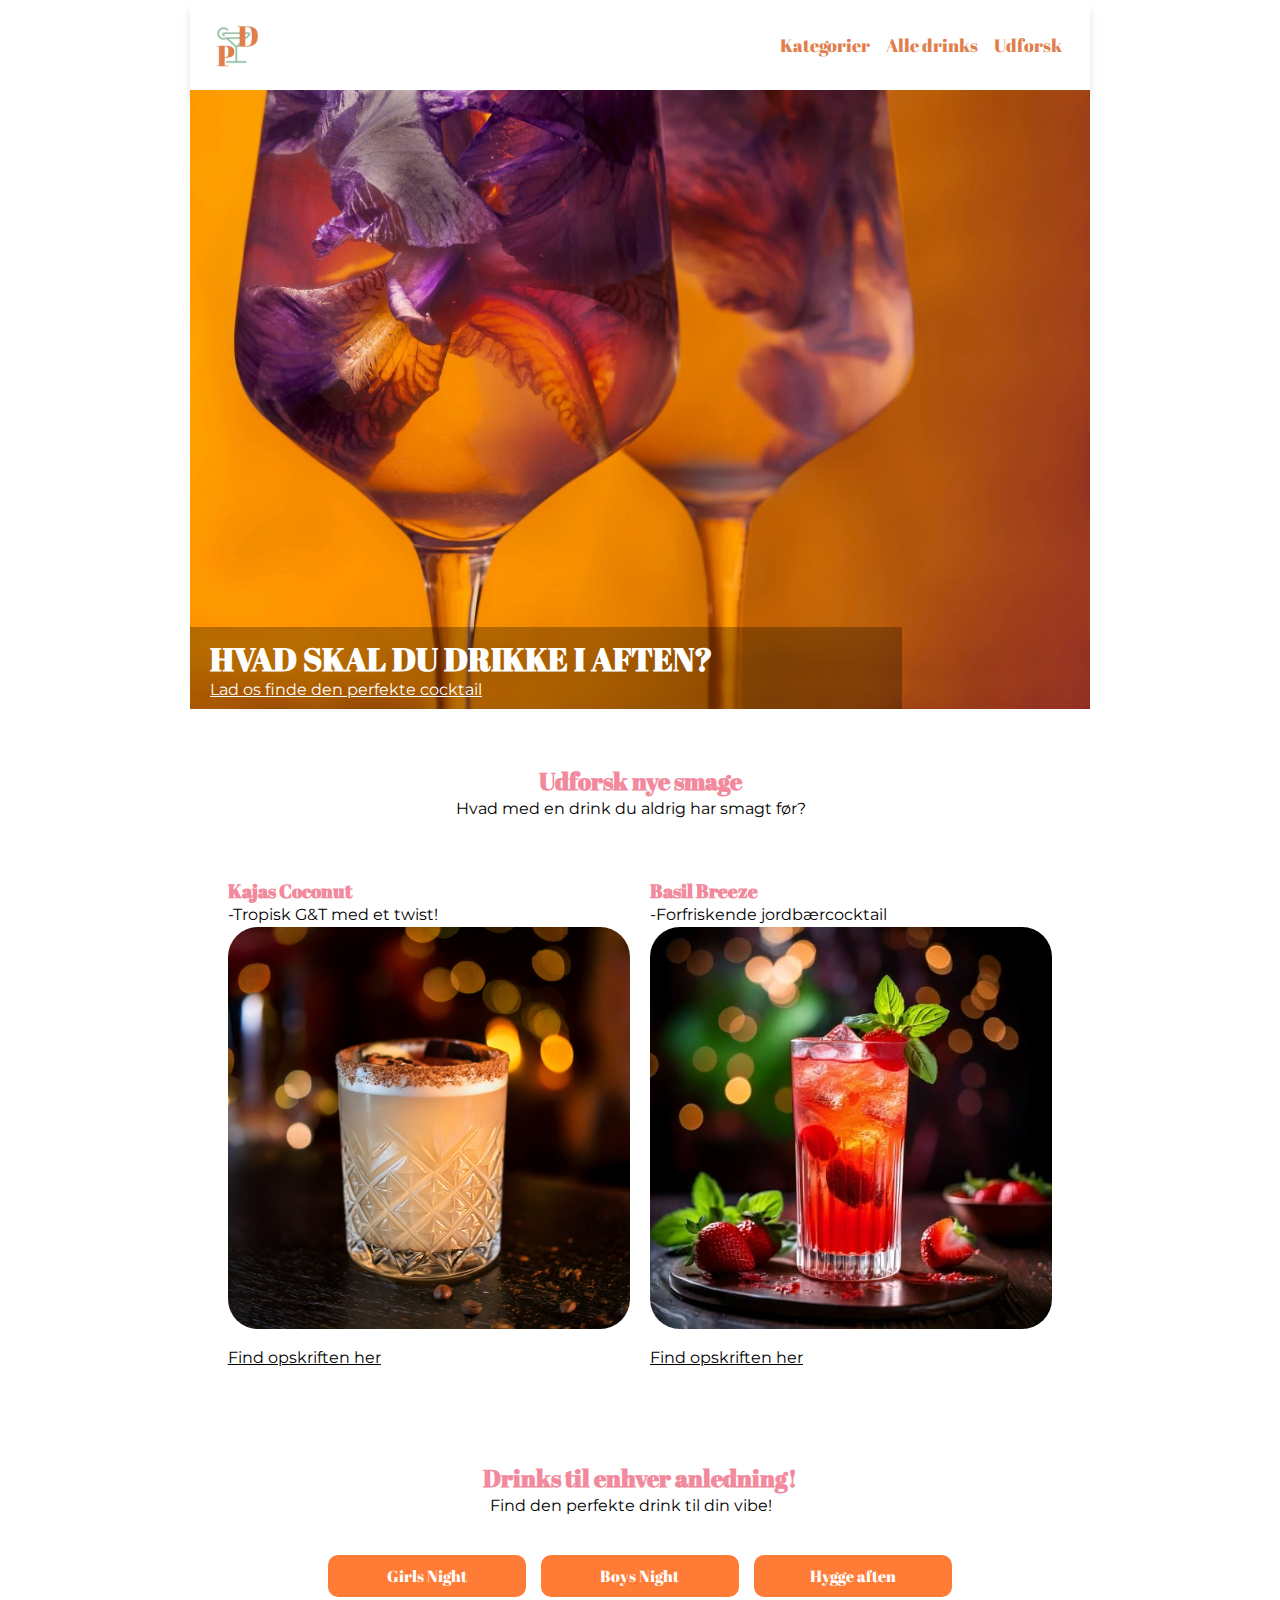
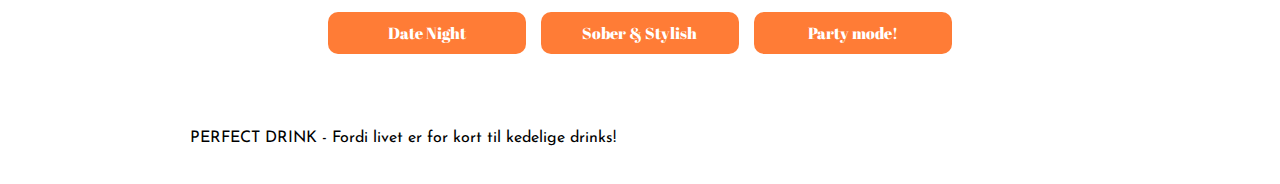
==== commit 4d67306e: "navnskifte" ====
--- a/html/index.html
+++ b/html/index.html
@@ -15,7 +15,7 @@
 <body>
     <header>
         <div class="logo">
-            <a href="index.html"> <img src="../images/Logo.png" alt="logo"></a>
+            <a href="index.html"> <img src="../images/Logoreal.jpg" alt="logo"></a>
         </div>
         <nav>
             <ul class="menu">
@@ -43,13 +43,13 @@
             <div>
                 <h3>Kajas Coconut</h3>
                 <p> -Tropisk G&T med et twist!</p>
-                <img class="drinks" src="../images/Kajas coconut.jpg" alt="coconut">
+                <img class="drinks" src="../images/Kajascoconutreal.jpg" alt="coconut">
                 <a class="opskrift" href="kajascoconut.html"> Find opskriften her </a>
             </div>
             <div>
                 <h3>Basil Breeze</h3>
                 <p> -Forfriskende jordbærcocktail</p>
-                <img class="drinks" src="../images/basil breeze.jpg" alt="Basil">
+                <img class="drinks" src="../images/basilbreezereal.jpg" alt="Basil">
                 <a class="opskrift" href="basilbreeze.html"> Find opskriften her </a>
             </div>
         </section>
--- a/css/style.css
+++ b/css/style.css
@@ -115,36 +115,6 @@
     font-style: oblique;
 }
 
-/* TEKST FORAN BILLEDE */
-section {
-    display: grid;
-    position: relative;
-}
-
-img, h1, .quiz, .text-container {
-    grid-column: 1 / 2;
-    grid-row: 1 / 2;
-}
-
-img {
-    max-width: 100%;
-    height: auto;
-    display: block;
-    place-self: stretch;
-    object-fit: cover;
-    z-index: 1; 
-}
-
-.text-container {
-    align-self: end; 
-    justify-self: start; 
-    padding: 10px 20px;
-    color: white;
-    z-index: 2; 
-    padding-right: 5cm;
-    background-color: rgba(0, 0, 0, 0.275);
-}
-
 /* billeder */
 .drinks {
     border-radius: 30px;
--- a/css/layout.css
+++ b/css/layout.css
@@ -23,7 +23,35 @@
     padding: 1cm;
 }
 
+/* TEKST FORAN BILLEDE */
+section {
+    display: grid;
+    position: relative;
+}
 
+img, h1, .quiz, .text-container {
+    grid-column: 1 / 2;
+    grid-row: 1 / 2;
+}
+
+img {
+    max-width: 100%;
+    height: auto;
+    display: block;
+    place-self: stretch;
+    object-fit: cover;
+    z-index: 1; 
+}
+
+.text-container {
+    align-self: end; 
+    justify-self: start; 
+    padding: 10px 20px;
+    color: white;
+    z-index: 2; 
+    padding-right: 1cm;
+    background-color: rgba(0, 0, 0, 0.275);
+}
 
 
 /* Desktop */
@@ -50,5 +78,29 @@
         padding-top: 1cm;
         padding-bottom: 1cm;
     }
+    /* TEKST FORAN BILLEDE */
+    section {
+    display: grid;
+    position: relative;}
+    img, h1, .quiz, .text-container {
+    grid-column: 1 / 2;
+    grid-row: 1 / 2;}
+    img {
+    max-width: 100%;
+    height: auto;
+    display: block;
+    place-self: stretch;
+    object-fit: cover;
+    z-index: 1; }
+    .text-container {
+    align-self: end; 
+    justify-self: start; 
+    padding: 10px 20px;
+    color: white;
+    z-index: 2; 
+    padding-right: 5cm;
+    background-color: rgba(0, 0, 0, 0.275);}
+
+    
 
 }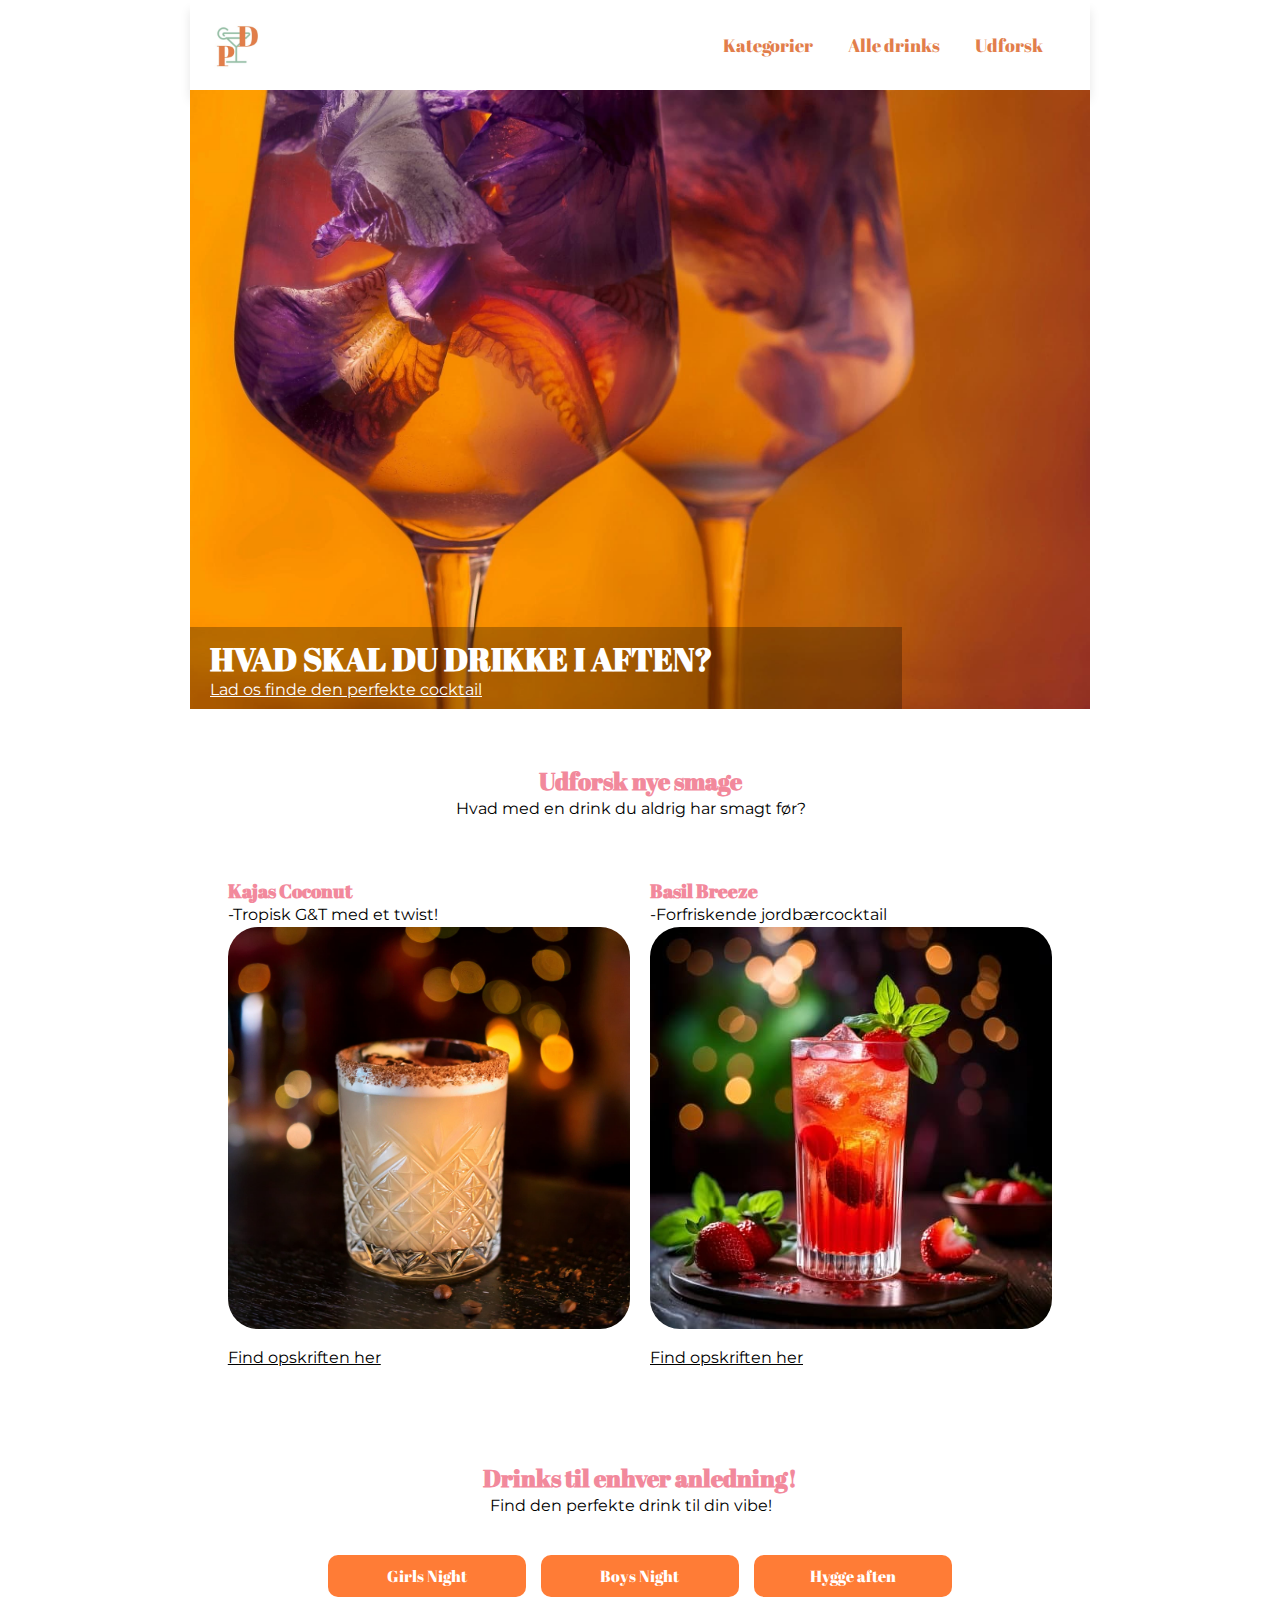
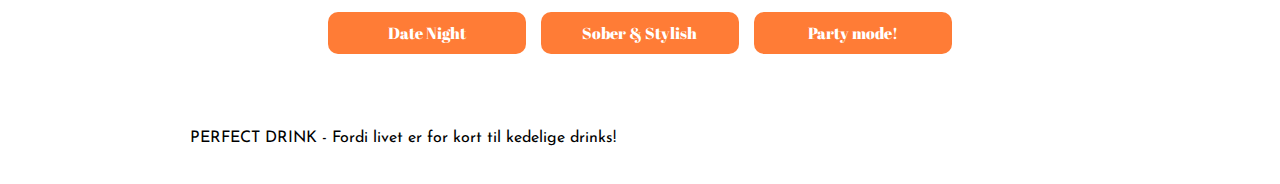
==== commit 9c9f15af: "menu" ====
--- a/html/index.html
+++ b/html/index.html
@@ -19,9 +19,9 @@
         </div>
         <nav>
             <ul class="menu">
-                <a href="#anledning"> Kategorier </a>
-                <a href=""> Alle drinks </a>
-                <a href="udforsk.html"> Udforsk </a>
+                <li><a href="#anledning"> Kategorier </a></li>
+                <li><a href=""> Alle drinks </a></li>
+                <li><a href="udforsk.html"> Udforsk </a></li>
             </ul>
         </nav>
     </header>
